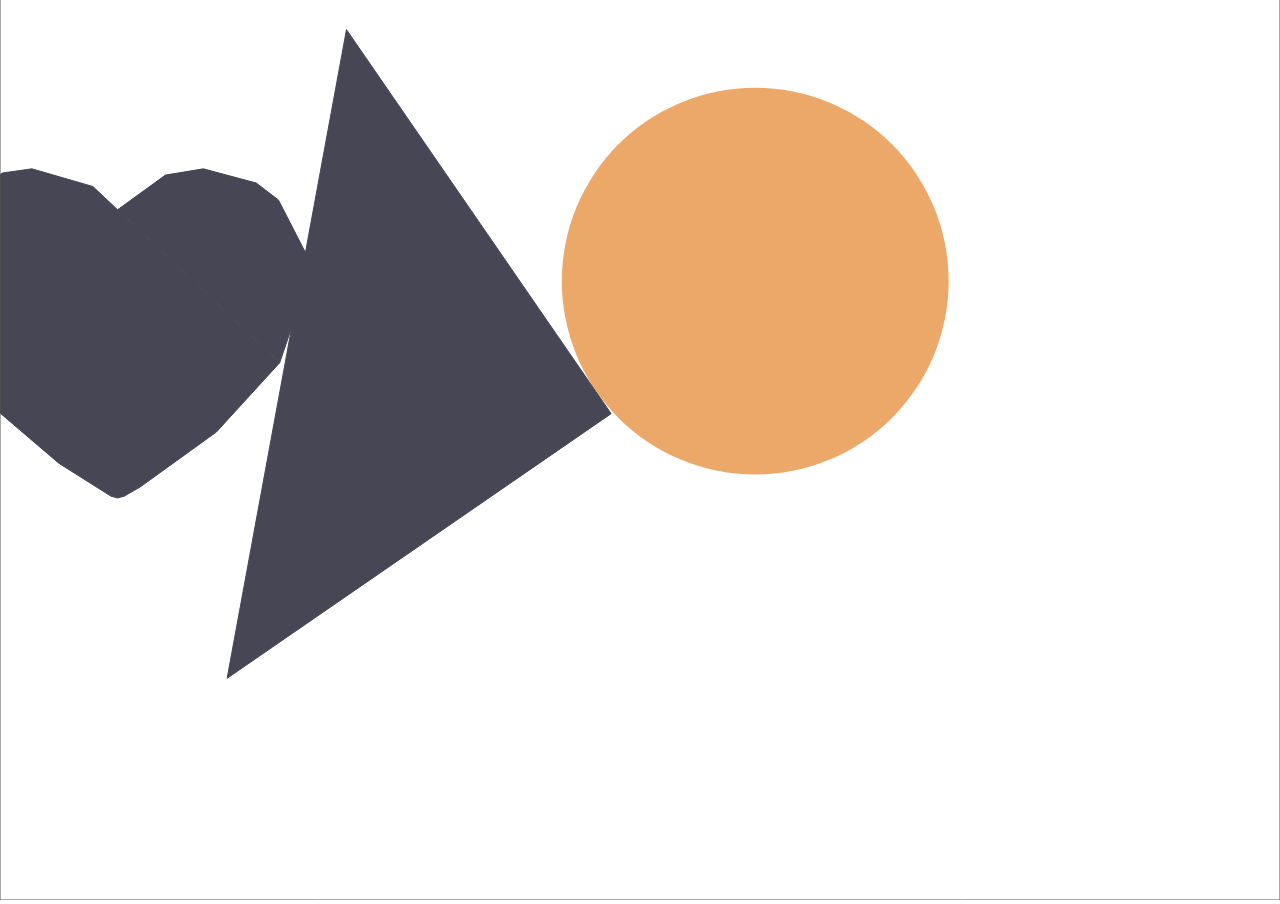
==== index.html @ d6753479 "Initial commit" ====
<!DOCTYPE html>
<html lang="en">
<head>
    <meta charset="UTF-8">
    <meta http-equiv="X-UA-Compatible" content="IE=edge">
    <meta name="viewport" content="width=device-width, initial-scale=1.0">
    <title>Mini jeu 1</title>
    <link rel="stylesheet" href="style.css">
</head>
<body>
    <div class="game1">
        <div class="svgs">
            <svg width="150" height="150" viewBox="0 0 150 150" fill="none" xmlns="http://www.w3.org/2000/svg">
                <rect y="-0.00012207" width="150" height="150" rx="75" fill="#1062FA"/>
                    <path class="matter-path" d="M105.625 65.7031C105.625 84.8438 77.2449 100.337 76.0363 100.977C75.7178 101.148 75.3617 101.238 75 101.238C74.6383 101.238 74.2822 101.148 73.9637 100.977C72.7551 100.337 44.375 84.8438 44.375 65.7031C44.3801 61.2084 46.1678 56.8993 49.3461 53.7211C52.5243 50.5428 56.8334 48.7551 61.3281 48.75C66.9746 48.75 71.9184 51.1781 75 55.2824C78.0816 51.1781 83.0254 48.75 88.6719 48.75C93.1666 48.7551 97.4757 50.5428 100.654 53.7211C103.832 56.8993 105.62 61.2084 105.625 65.7031Z" fill="white"/>
            </svg>
            <svg  width="376" height="407" viewBox="0 0 376 407" fill="none" xmlns="http://www.w3.org/2000/svg">
                <circle cx="203.197" cy="203.197" r="174.5" transform="rotate(10.4258 203.197 203.197)" fill="#6621DE"/>
                <path class="matter-path"  d="M256.734 149.173L285.542 190.974L243.742 219.782" stroke="white" stroke-width="20" stroke-linecap="round" stroke-linejoin="round"/>
                <path d="M119.565 233.435L123.895 209.899C126.192 197.414 133.355 186.354 143.807 179.15C154.259 171.947 167.145 169.19 179.629 171.487L285.543 190.975" stroke="white" stroke-width="20" stroke-linecap="round" stroke-linejoin="round"/>
                </svg>
                                       
        </div>
        <div id="matter-container"></div>

    </div>
    <!-- <canvas id="canvas"></canvas> -->
    <script src="js/matter.js"></script>
    <script src="js/pathseg.js"></script>
    <script src="js/decomp.js"></script>

    <script src="js/app2.js"></script>
</body>
</html>
---- style.css ----
html, body {
    height: 100%;
    width: 100%;
    margin: 0;
    padding: 0;

}
#matter-container {
    width: 100%;
    height: 100vh;
    margin: 0;
    padding: 0;
}

.svgs {
    display: none;
}
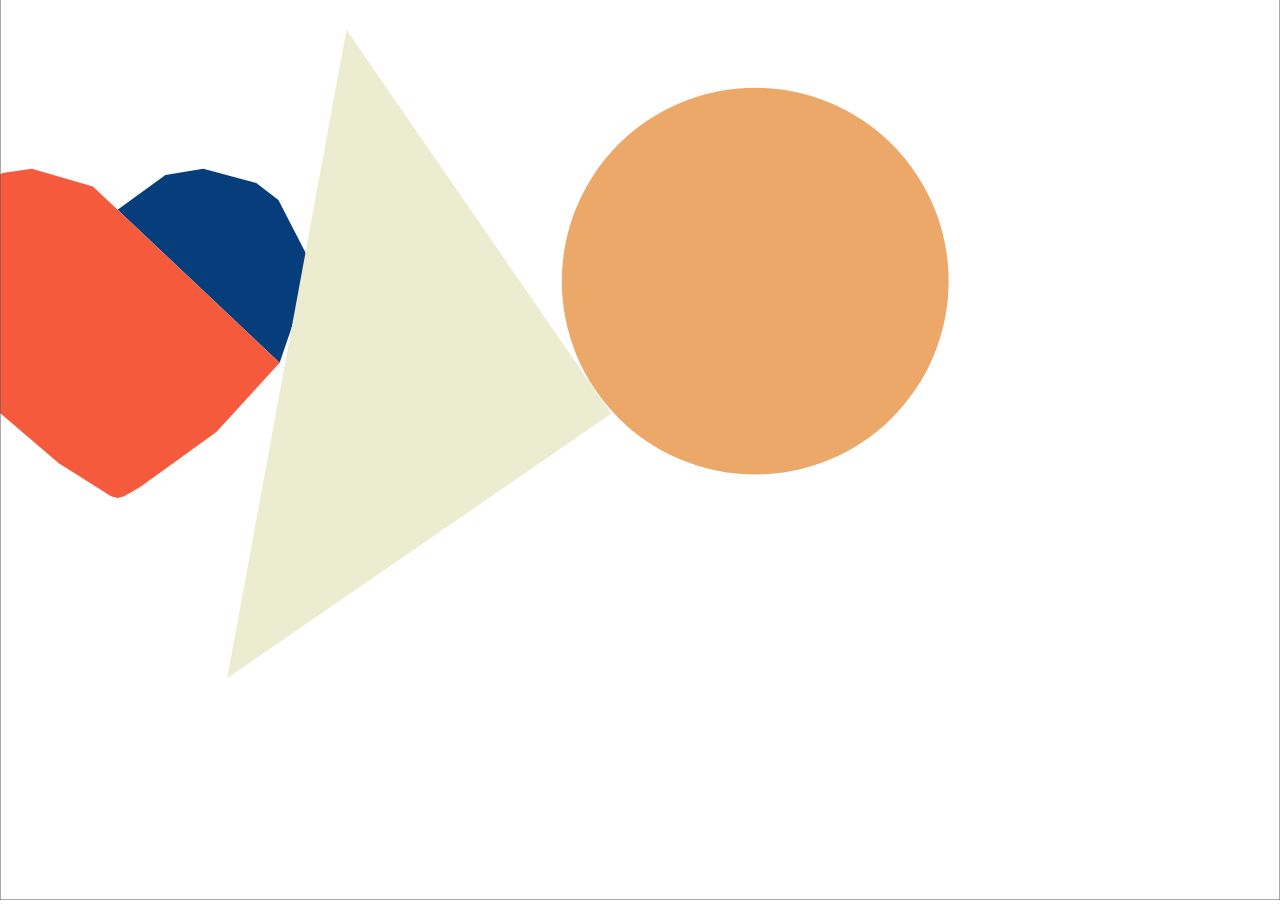
==== commit be893996: "minor updates" ====
--- a/index.html
+++ b/index.html
@@ -19,7 +19,9 @@
                 <path class="matter-path"  d="M256.734 149.173L285.542 190.974L243.742 219.782" stroke="white" stroke-width="20" stroke-linecap="round" stroke-linejoin="round"/>
                 <path d="M119.565 233.435L123.895 209.899C126.192 197.414 133.355 186.354 143.807 179.15C154.259 171.947 167.145 169.19 179.629 171.487L285.543 190.975" stroke="white" stroke-width="20" stroke-linecap="round" stroke-linejoin="round"/>
                 </svg>
-                                       
+                <?xml version="1.0" encoding="UTF-8" standalone="no"?>
+
+                       
         </div>
         <div id="matter-container"></div>
 
